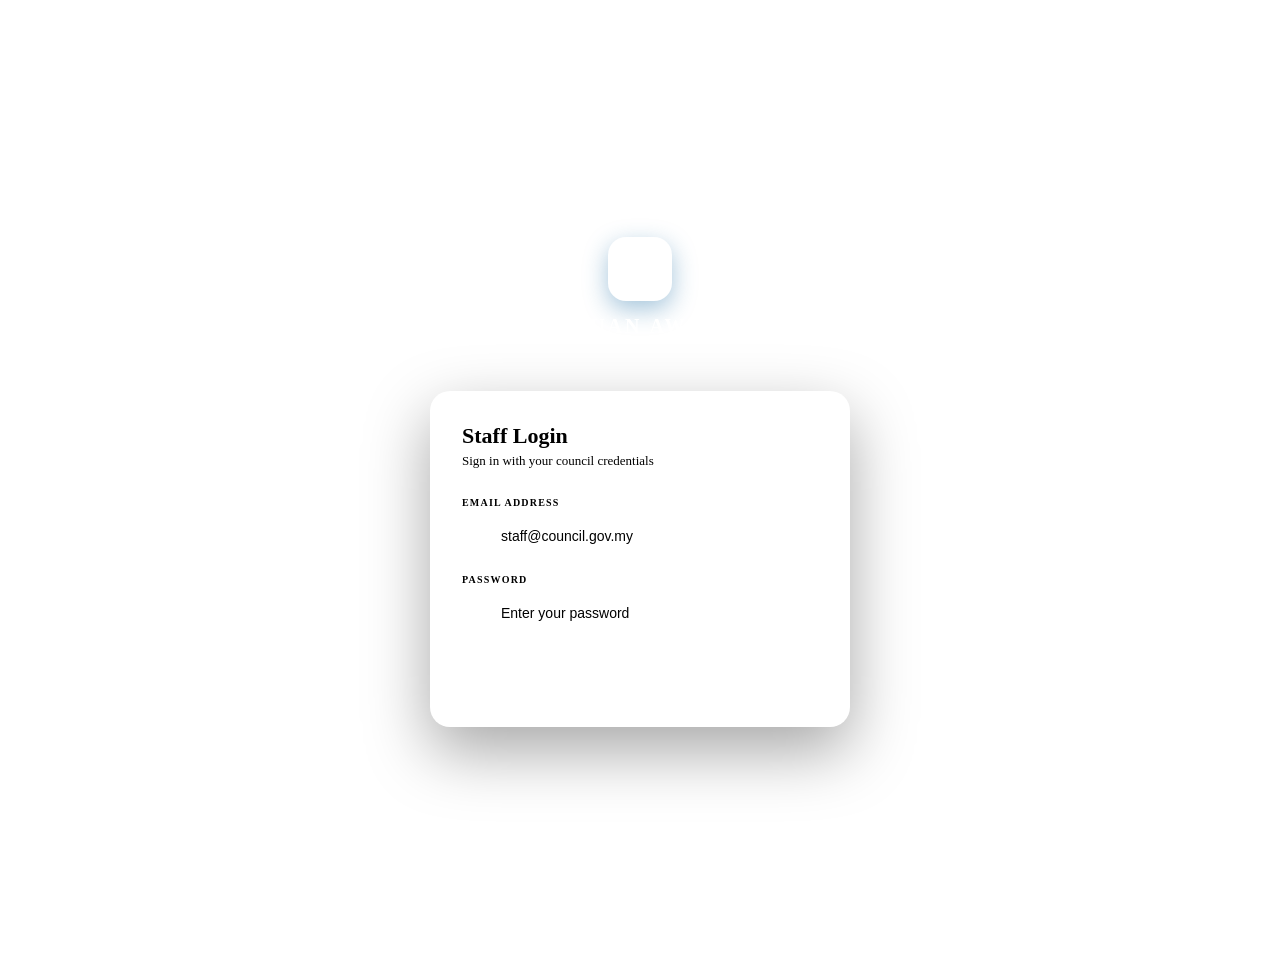
==== templates/login.html @ 7d4194b9 "Create login.html" ====
<!DOCTYPE html>
<html lang="en">
<head>
  <meta charset="UTF-8">
  <meta name="viewport" content="width=device-width, initial-scale=1.0">
  <title>Staff Login — Aduan Awam</title>
  <link rel="stylesheet" href="/static/css/base.css">
  <style>
    body {
      background: var(--primary);
      display: flex; align-items: center; justify-content: center;
      min-height: 100vh; padding: 24px;
    }

    .login-wrap { width: 100%; max-width: 420px; }

    .login-logo {
      text-align: center; margin-bottom: 36px;
    }

    .login-logo-icon {
      width: 64px; height: 64px;
      background: var(--accent); border-radius: 18px;
      display: inline-flex; align-items: center; justify-content: center;
      margin-bottom: 14px;
      box-shadow: 0 8px 24px rgba(29,111,164,0.4);
    }

    .login-logo-icon svg {
      width: 30px; height: 30px;
      stroke: white; fill: none;
      stroke-width: 2; stroke-linecap: round; stroke-linejoin: round;
    }

    .login-app-name {
      font-size: 20px; font-weight: 800;
      color: white; letter-spacing: 3px;
      display: block;
    }

    .login-tagline {
      font-size: 11px; color: rgba(255,255,255,0.4);
      margin-top: 5px; letter-spacing: 0.5px;
      display: block;
    }

    .login-card {
      background: var(--surface);
      border-radius: 20px; padding: 32px;
      box-shadow: 0 24px 64px rgba(0,0,0,0.35);
    }

    .login-title { font-size: 22px; font-weight: 700; color: var(--text1); margin-bottom: 4px; }
    .login-sub   { font-size: 13px; color: var(--text2); margin-bottom: 28px; }

    .field        { margin-bottom: 18px; }
    .field-label  { font-size: 10px; font-weight: 700; color: var(--text2); letter-spacing: 1.2px; text-transform: uppercase; display: block; margin-bottom: 8px; }

    .input-row {
      display: flex; align-items: center; gap: 10px;
      background: var(--bg); border: 1px solid var(--border);
      border-radius: var(--radius-md); padding: 0 12px;
      transition: border-color 0.15s;
    }

    .input-row:focus-within { border-color: var(--accent); }

    .input-row svg {
      width: 17px; height: 17px;
      stroke: var(--text3); fill: none;
      stroke-width: 2; stroke-linecap: round; stroke-linejoin: round;
      flex-shrink: 0;
    }

    .input-row input {
      flex: 1; border: none; background: transparent;
      padding: 12px 0;
      font-family: 'Montserrat', sans-serif;
      font-size: 14px; color: var(--text1); outline: none;
    }

    .input-row input::placeholder { color: var(--text3); }

    .eye-btn {
      background: none; border: none; cursor: pointer; padding: 4px;
      display: flex; align-items: center;
    }

    .eye-btn svg {
      width: 16px; height: 16px;
      stroke: var(--text3); fill: none;
      stroke-width: 2; stroke-linecap: round; stroke-linejoin: round;
    }

    .error-box {
      background: #FEE2E2; border: 1px solid #FECACA;
      color: #991B1B; padding: 11px 14px;
      border-radius: var(--radius-md);
      font-size: 13px; margin-bottom: 18px;
      display: none;
    }

    .error-box.show { display: block; }

    .submit-btn {
      width: 100%; padding: 14px;
      background: var(--primary); color: white;
      border: none; border-radius: var(--radius-md);
      font-family: 'Montserrat', sans-serif;
      font-size: 14px; font-weight: 700;
      cursor: pointer; margin-top: 6px;
      display: flex; align-items: center; justify-content: center; gap: 10px;
      transition: opacity 0.15s;
    }

    .submit-btn:hover    { opacity: 0.9; }
    .submit-btn:disabled { opacity: 0.5; cursor: not-allowed; }

    .submit-btn svg {
      width: 16px; height: 16px;
      stroke: white; fill: none;
      stroke-width: 2; stroke-linecap: round; stroke-linejoin: round;
    }

    .spinner-sm {
      width: 16px; height: 16px;
      border: 2px solid rgba(255,255,255,0.3);
      border-top-color: white;
      border-radius: 50%;
      animation: spin 0.7s linear infinite;
    }
  </style>
</head>
<body>
  <div class="login-wrap">
    <div class="login-logo">
      <div class="login-logo-icon">
        <svg viewBox="0 0 24 24">
          <path d="M12 22s8-4 8-10V5l-8-3-8 3v7c0 6 8 10 8 10z"/>
        </svg>
      </div>
      <span class="login-app-name">ADUAN AWAM</span>
      <span class="login-tagline">Council Staff Portal</span>
    </div>

    <div class="login-card">
      <div class="login-title">Staff Login</div>
      <div class="login-sub">Sign in with your council credentials</div>

      <div class="error-box" id="err"></div>

      <div class="field">
        <label class="field-label">Email Address</label>
        <div class="input-row">
          <svg viewBox="0 0 24 24"><path d="M4 4h16c1.1 0 2 .9 2 2v12c0 1.1-.9 2-2 2H4c-1.1 0-2-.9-2-2V6c0-1.1.9-2 2-2z"/><polyline points="22,6 12,13 2,6"/></svg>
          <input type="email" id="email" placeholder="staff@council.gov.my" autocomplete="email" />
        </div>
      </div>

      <div class="field">
        <label class="field-label">Password</label>
        <div class="input-row">
          <svg viewBox="0 0 24 24"><rect x="3" y="11" width="18" height="11" rx="2" ry="2"/><path d="M7 11V7a5 5 0 0 1 10 0v4"/></svg>
          <input type="password" id="password" placeholder="Enter your password" autocomplete="current-password" />
          <button class="eye-btn" id="eye-btn" type="button">
            <svg viewBox="0 0 24 24" id="eye-icon"><path d="M1 12s4-8 11-8 11 8 11 8-4 8-11 8-11-8-11-8z"/><circle cx="12" cy="12" r="3"/></svg>
          </button>
        </div>
      </div>

      <button class="submit-btn" id="login-btn">
        <span id="btn-label">Sign In</span>
        <svg viewBox="0 0 24 24" id="btn-arrow"><line x1="5" y1="12" x2="19" y2="12"/><polyline points="12 5 19 12 12 19"/></svg>
      </button>
    </div>
  </div>

  <script src="/static/js/app.js"></script>
  <script>
    // Redirect if already logged in
    if (getToken()) window.location.href = '/dashboard';

    // Password toggle
    const pwdInput = document.getElementById('password');
    document.getElementById('eye-btn').addEventListener('click', () => {
      pwdInput.type = pwdInput.type === 'password' ? 'text' : 'password';
    });

    // Login
    document.getElementById('login-btn').addEventListener('click', async () => {
      const email    = document.getElementById('email').value.trim();
      const password = document.getElementById('password').value;
      const err      = document.getElementById('err');
      const btn      = document.getElementById('login-btn');
      const label    = document.getElementById('btn-label');
      const arrow    = document.getElementById('btn-arrow');

      err.classList.remove('show');

      if (!email || !password) {
        err.textContent = 'Email and password are required.';
        err.classList.add('show');
        return;
      }

      btn.disabled = true;
      label.textContent = 'Signing in...';
      arrow.style.display = 'none';

      const data = await api('/api/staff/login', {
        method: 'POST',
        body: JSON.stringify({ email, password }),
      });

      if (!data || data.error) {
        err.textContent = data?.error ?? 'Login failed. Please try again.';
        err.classList.add('show');
        btn.disabled = false;
        label.textContent = 'Sign In';
        arrow.style.display = '';
        return;
      }

      setAuth(data.token, data.staff);
      window.location.href = '/dashboard';
    });

    // Enter key support
    document.addEventListener('keydown', e => {
      if (e.key === 'Enter') document.getElementById('login-btn').click();
    });
  </script>
</body>
</html>
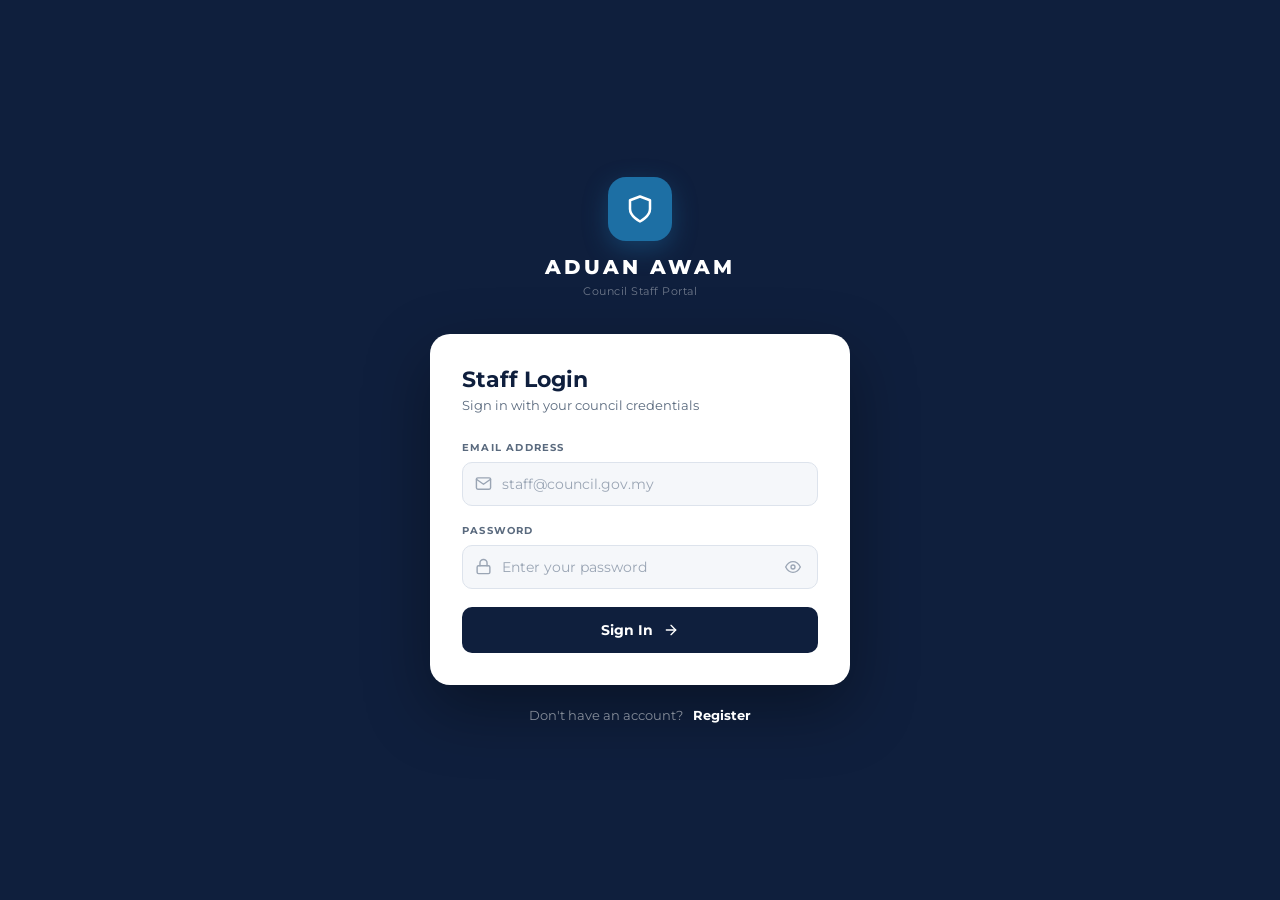
==== commit e01dc947: "Update login.html" ====
--- a/templates/login.html
+++ b/templates/login.html
@@ -173,6 +173,11 @@
         <svg viewBox="0 0 24 24" id="btn-arrow"><line x1="5" y1="12" x2="19" y2="12"/><polyline points="12 5 19 12 12 19"/></svg>
       </button>
     </div>
+
+    <div style="text-align:center;margin-top:20px">
+      <span style="font-size:13px;color:rgba(255,255,255,0.5)">Don't have an account?</span>
+      <a href="/dashboard/register" style="font-size:13px;font-weight:700;color:white;margin-left:6px;text-decoration:none">Register</a>
+    </div>
   </div>
 
   <script src="/static/js/app.js"></script>
--- a/static/css/base.css
+++ b/static/css/base.css
@@ -0,0 +1,588 @@
+@import url('https://fonts.googleapis.com/css2?family=Montserrat:wght@300;400;500;600;700;800&display=swap');
+
+*, *::before, *::after { box-sizing: border-box; margin: 0; padding: 0; }
+
+:root {
+  --primary:      #0F1F3D;
+  --primary-dark: #080F1E;
+  --accent:       #1D6FA4;
+  --accent-light: #EBF4FB;
+  --surface:      #FFFFFF;
+  --bg:           #F5F7FA;
+  --text1:        #0F1F3D;
+  --text2:        #5A6A7E;
+  --text3:        #9AA5B4;
+  --border:       #DDE3EC;
+  --open:         #1D6FA4;
+  --in-progress:  #B45309;
+  --resolved:     #1B6B3A;
+  --closed:       #5A6A7E;
+  --infrastructure: #1D6FA4;
+  --waste:          #6B4F8A;
+  --water:          #1B7A8A;
+  --construction:   #8A5B1B;
+  --facilities:     #1B6B3A;
+  --nuisance:       #8A6B1B;
+  --health:         #9B1C1C;
+  --shadow-sm: 0 1px 4px rgba(15,31,61,0.06);
+  --shadow-md: 0 4px 12px rgba(15,31,61,0.10);
+  --shadow-lg: 0 8px 32px rgba(15,31,61,0.14);
+  --radius-sm: 6px;
+  --radius-md: 10px;
+  --radius-lg: 16px;
+}
+
+body {
+  font-family: 'Montserrat', sans-serif;
+  background: var(--bg);
+  color: var(--text1);
+  min-height: 100vh;
+}
+
+/* ── Sidebar layout ──────────────────────────────────────── */
+.layout { display: flex; min-height: 100vh; }
+
+.sidebar {
+  width: 260px;
+  background: var(--primary);
+  display: flex;
+  flex-direction: column;
+  position: fixed;
+  top: 0; left: 0; bottom: 0;
+  z-index: 100;
+  box-shadow: var(--shadow-lg);
+}
+
+.sidebar-logo {
+  padding: 28px 24px 24px;
+  border-bottom: 1px solid rgba(255,255,255,0.08);
+}
+
+.sidebar-logo-icon {
+  width: 44px; height: 44px;
+  background: var(--accent);
+  border-radius: 12px;
+  display: flex; align-items: center; justify-content: center;
+  margin-bottom: 12px;
+}
+
+.sidebar-logo-icon svg {
+  width: 22px; height: 22px;
+  stroke: white; fill: none;
+  stroke-width: 2; stroke-linecap: round; stroke-linejoin: round;
+}
+
+.sidebar-app-name {
+  font-size: 14px; font-weight: 800;
+  color: white; letter-spacing: 2.5px;
+}
+
+.sidebar-tagline {
+  font-size: 10px; color: rgba(255,255,255,0.4);
+  margin-top: 3px; letter-spacing: 0.5px;
+}
+
+.sidebar-nav {
+  flex: 1;
+  padding: 16px 0;
+  overflow-y: auto;
+}
+
+.nav-section-label {
+  font-size: 9px; font-weight: 700;
+  color: rgba(255,255,255,0.3);
+  letter-spacing: 1.5px; text-transform: uppercase;
+  padding: 12px 24px 6px;
+}
+
+.nav-item {
+  display: flex; align-items: center; gap: 12px;
+  padding: 11px 24px;
+  color: rgba(255,255,255,0.55);
+  text-decoration: none;
+  font-size: 13px; font-weight: 600;
+  border-left: 3px solid transparent;
+  transition: all 0.15s;
+  cursor: pointer;
+}
+
+.nav-item:hover {
+  color: white;
+  background: rgba(255,255,255,0.06);
+}
+
+.nav-item.active {
+  color: white;
+  background: rgba(29,111,164,0.2);
+  border-left-color: var(--accent);
+}
+
+.nav-item svg {
+  width: 18px; height: 18px;
+  stroke: currentColor; fill: none;
+  stroke-width: 2; stroke-linecap: round; stroke-linejoin: round;
+  flex-shrink: 0;
+}
+
+.sidebar-footer {
+  padding: 16px 24px;
+  border-top: 1px solid rgba(255,255,255,0.08);
+}
+
+.staff-info {
+  display: flex; align-items: center; gap: 10px;
+  margin-bottom: 12px;
+}
+
+.staff-avatar {
+  width: 36px; height: 36px; border-radius: 50%;
+  background: var(--accent);
+  display: flex; align-items: center; justify-content: center;
+  font-size: 13px; font-weight: 700; color: white;
+  flex-shrink: 0;
+}
+
+.staff-name {
+  font-size: 12px; font-weight: 700; color: white;
+  white-space: nowrap; overflow: hidden; text-overflow: ellipsis;
+}
+
+.staff-role {
+  font-size: 10px; color: rgba(255,255,255,0.4);
+  text-transform: capitalize;
+}
+
+.logout-btn {
+  width: 100%;
+  padding: 9px;
+  background: rgba(255,255,255,0.06);
+  border: 1px solid rgba(255,255,255,0.1);
+  border-radius: var(--radius-md);
+  color: rgba(255,255,255,0.6);
+  font-family: 'Montserrat', sans-serif;
+  font-size: 12px; font-weight: 600;
+  cursor: pointer;
+  display: flex; align-items: center; justify-content: center; gap: 8px;
+  transition: all 0.15s;
+}
+
+.logout-btn:hover {
+  background: rgba(255,255,255,0.1);
+  color: white;
+}
+
+.logout-btn svg {
+  width: 14px; height: 14px;
+  stroke: currentColor; fill: none;
+  stroke-width: 2; stroke-linecap: round; stroke-linejoin: round;
+}
+
+/* ── Main content ─────────────────────────────────────────── */
+.main {
+  margin-left: 260px;
+  flex: 1;
+  display: flex;
+  flex-direction: column;
+  min-height: 100vh;
+}
+
+.topbar {
+  background: var(--surface);
+  border-bottom: 1px solid var(--border);
+  padding: 0 32px;
+  height: 64px;
+  display: flex; align-items: center; justify-content: space-between;
+  position: sticky; top: 0; z-index: 50;
+  box-shadow: var(--shadow-sm);
+}
+
+.topbar-title { font-size: 11px; font-weight: 700; color: var(--text3); letter-spacing: 1.5px; text-transform: uppercase; }
+.topbar-heading { font-size: 20px; font-weight: 700; color: var(--text1); }
+
+.topbar-right { display: flex; align-items: center; gap: 12px; }
+
+.live-badge {
+  display: flex; align-items: center; gap: 6px;
+  padding: 6px 12px;
+  background: var(--accent-light);
+  border-radius: var(--radius-sm);
+}
+
+.live-dot {
+  width: 7px; height: 7px; border-radius: 50%;
+  background: #E74C3C;
+  animation: pulse 2s infinite;
+}
+
+@keyframes pulse {
+  0%, 100% { opacity: 1; transform: scale(1); }
+  50%       { opacity: 0.5; transform: scale(1.3); }
+}
+
+.live-text { font-size: 11px; font-weight: 700; color: var(--accent); letter-spacing: 1px; }
+
+.page-body { padding: 28px 32px; flex: 1; }
+
+/* ── Cards ───────────────────────────────────────────────── */
+.card {
+  background: var(--surface);
+  border-radius: var(--radius-lg);
+  border: 1px solid var(--border);
+  box-shadow: var(--shadow-sm);
+}
+
+.card-header {
+  padding: 18px 22px;
+  border-bottom: 1px solid var(--border);
+  display: flex; align-items: center; justify-content: space-between;
+}
+
+.card-title { font-size: 13px; font-weight: 700; color: var(--text1); }
+.card-sub   { font-size: 11px; color: var(--text3); margin-top: 2px; }
+
+/* ── Stat cards ──────────────────────────────────────────── */
+.stats-grid {
+  display: grid;
+  grid-template-columns: repeat(4, 1fr);
+  gap: 16px;
+  margin-bottom: 24px;
+}
+
+.stat-card {
+  background: var(--surface);
+  border-radius: var(--radius-lg);
+  border: 1px solid var(--border);
+  padding: 20px 22px;
+  box-shadow: var(--shadow-sm);
+  position: relative;
+  overflow: hidden;
+}
+
+.stat-card::before {
+  content: '';
+  position: absolute;
+  top: 0; left: 0; right: 0;
+  height: 3px;
+}
+
+.stat-card.total::before    { background: var(--primary); }
+.stat-card.open::before     { background: var(--open); }
+.stat-card.progress::before { background: var(--in-progress); }
+.stat-card.resolved::before { background: var(--resolved); }
+
+.stat-label {
+  font-size: 9px; font-weight: 700;
+  color: var(--text3); letter-spacing: 1.2px; text-transform: uppercase;
+  margin-bottom: 10px;
+}
+
+.stat-num {
+  font-size: 32px; font-weight: 800;
+  color: var(--text1); line-height: 1;
+  margin-bottom: 6px;
+}
+
+.stat-card.open     .stat-num { color: var(--open); }
+.stat-card.progress .stat-num { color: var(--in-progress); }
+.stat-card.resolved .stat-num { color: var(--resolved); }
+
+.stat-sub { font-size: 11px; color: var(--text3); }
+
+/* ── Status pills ────────────────────────────────────────── */
+.pill {
+  display: inline-flex; align-items: center; gap: 5px;
+  padding: 3px 10px;
+  border-radius: 999px;
+  font-size: 11px; font-weight: 700;
+}
+
+.pill-dot { width: 6px; height: 6px; border-radius: 50%; }
+
+.pill.open        { background: rgba(29,111,164,0.12);  color: var(--open); }
+.pill.open        .pill-dot { background: var(--open); }
+.pill.in_progress { background: rgba(180,83,9,0.12);    color: var(--in-progress); }
+.pill.in_progress .pill-dot { background: var(--in-progress); }
+.pill.resolved    { background: rgba(27,107,58,0.12);   color: var(--resolved); }
+.pill.resolved    .pill-dot { background: var(--resolved); }
+.pill.closed      { background: rgba(90,106,126,0.12);  color: var(--closed); }
+.pill.closed      .pill-dot { background: var(--closed); }
+
+/* ── Table ───────────────────────────────────────────────── */
+.table-wrap { overflow-x: auto; }
+
+table { width: 100%; border-collapse: collapse; }
+
+th {
+  padding: 11px 16px;
+  font-size: 9px; font-weight: 700;
+  color: var(--text3); letter-spacing: 1.2px; text-transform: uppercase;
+  text-align: left;
+  border-bottom: 1px solid var(--border);
+  background: var(--bg);
+  white-space: nowrap;
+}
+
+td {
+  padding: 13px 16px;
+  font-size: 13px; color: var(--text1);
+  border-bottom: 1px solid var(--border);
+  vertical-align: middle;
+}
+
+tr:last-child td { border-bottom: none; }
+
+tr:hover td { background: var(--bg); }
+
+.td-title { font-weight: 600; max-width: 220px; white-space: nowrap; overflow: hidden; text-overflow: ellipsis; }
+.td-sub   { font-size: 11px; color: var(--text3); margin-top: 2px; }
+.td-date  { font-size: 12px; color: var(--text2); white-space: nowrap; }
+
+/* ── Category dot ────────────────────────────────────────── */
+.cat-dot {
+  width: 8px; height: 8px; border-radius: 50%;
+  display: inline-block; flex-shrink: 0;
+}
+
+/* ── Buttons ─────────────────────────────────────────────── */
+.btn {
+  display: inline-flex; align-items: center; justify-content: center; gap: 8px;
+  padding: 9px 18px;
+  border-radius: var(--radius-md);
+  font-family: 'Montserrat', sans-serif;
+  font-size: 13px; font-weight: 700;
+  cursor: pointer; border: none;
+  transition: opacity 0.15s, transform 0.1s;
+  text-decoration: none;
+}
+
+.btn:hover   { opacity: 0.88; }
+.btn:active  { transform: scale(0.98); }
+.btn:disabled { opacity: 0.45; cursor: not-allowed; }
+
+.btn svg {
+  width: 15px; height: 15px;
+  stroke: currentColor; fill: none;
+  stroke-width: 2; stroke-linecap: round; stroke-linejoin: round;
+}
+
+.btn-primary  { background: var(--primary); color: white; }
+.btn-accent   { background: var(--accent);  color: white; }
+.btn-outline  { background: transparent; border: 1px solid var(--border); color: var(--text2); }
+.btn-sm       { padding: 6px 12px; font-size: 11px; }
+.btn-icon     { padding: 8px; width: 36px; height: 36px; border-radius: var(--radius-md); }
+
+/* ── Form controls ───────────────────────────────────────── */
+.input, select.input {
+  width: 100%;
+  padding: 10px 14px;
+  background: var(--bg);
+  border: 1px solid var(--border);
+  border-radius: var(--radius-md);
+  font-family: 'Montserrat', sans-serif;
+  font-size: 13px; color: var(--text1);
+  outline: none;
+  transition: border-color 0.15s;
+  appearance: none;
+}
+
+.input:focus, select.input:focus { border-color: var(--accent); }
+.input::placeholder { color: var(--text3); }
+
+/* ── Filter bar ──────────────────────────────────────────── */
+.filter-bar {
+  display: flex; align-items: center; gap: 10px;
+  padding: 14px 20px;
+  background: var(--bg);
+  border-bottom: 1px solid var(--border);
+  flex-wrap: wrap;
+}
+
+.search-wrap {
+  display: flex; align-items: center; gap: 8px;
+  background: var(--surface);
+  border: 1px solid var(--border);
+  border-radius: var(--radius-md);
+  padding: 0 12px;
+  flex: 1; min-width: 200px;
+}
+
+.search-wrap svg {
+  width: 15px; height: 15px;
+  stroke: var(--text3); fill: none;
+  stroke-width: 2; stroke-linecap: round; stroke-linejoin: round;
+  flex-shrink: 0;
+}
+
+.search-wrap input {
+  flex: 1; border: none; background: transparent;
+  padding: 9px 0;
+  font-family: 'Montserrat', sans-serif;
+  font-size: 13px; color: var(--text1);
+  outline: none;
+}
+
+.search-wrap input::placeholder { color: var(--text3); }
+
+/* ── Pagination ──────────────────────────────────────────── */
+.pagination {
+  display: flex; align-items: center; justify-content: space-between;
+  padding: 14px 20px;
+  border-top: 1px solid var(--border);
+  font-size: 12px; color: var(--text2);
+}
+
+.page-btns { display: flex; gap: 6px; }
+
+.page-btn {
+  width: 32px; height: 32px;
+  border-radius: var(--radius-sm);
+  border: 1px solid var(--border);
+  background: var(--surface);
+  font-family: 'Montserrat', sans-serif;
+  font-size: 12px; font-weight: 600;
+  color: var(--text2);
+  cursor: pointer;
+  display: flex; align-items: center; justify-content: center;
+  transition: all 0.15s;
+}
+
+.page-btn:hover   { border-color: var(--accent); color: var(--accent); }
+.page-btn.active  { background: var(--primary); border-color: var(--primary); color: white; }
+.page-btn:disabled { opacity: 0.4; cursor: not-allowed; }
+
+.page-btn svg {
+  width: 14px; height: 14px;
+  stroke: currentColor; fill: none;
+  stroke-width: 2; stroke-linecap: round; stroke-linejoin: round;
+}
+
+/* ── Loading ─────────────────────────────────────────────── */
+.loading {
+  display: flex; align-items: center; justify-content: center;
+  padding: 60px; gap: 12px;
+  color: var(--text3); font-size: 13px;
+}
+
+.spinner {
+  width: 20px; height: 20px;
+  border: 2px solid var(--border);
+  border-top-color: var(--accent);
+  border-radius: 50%;
+  animation: spin 0.7s linear infinite;
+}
+
+@keyframes spin { to { transform: rotate(360deg); } }
+
+/* ── Empty state ─────────────────────────────────────────── */
+.empty {
+  text-align: center; padding: 60px 20px;
+  color: var(--text3);
+}
+
+.empty-icon {
+  width: 56px; height: 56px;
+  border-radius: 50%; background: var(--border);
+  display: flex; align-items: center; justify-content: center;
+  margin: 0 auto 14px;
+}
+
+.empty-icon svg {
+  width: 24px; height: 24px;
+  stroke: var(--text3); fill: none;
+  stroke-width: 2; stroke-linecap: round; stroke-linejoin: round;
+}
+
+.empty-title { font-size: 15px; font-weight: 700; color: var(--text2); }
+.empty-sub   { font-size: 12px; margin-top: 4px; }
+
+/* ── Toast ───────────────────────────────────────────────── */
+.toast {
+  position: fixed; bottom: 24px; right: 24px;
+  background: var(--primary); color: white;
+  padding: 12px 18px;
+  border-radius: var(--radius-md);
+  font-size: 13px; font-weight: 600;
+  box-shadow: var(--shadow-lg);
+  transform: translateY(80px); opacity: 0;
+  transition: all 0.3s cubic-bezier(0.34, 1.56, 0.64, 1);
+  z-index: 9999;
+  display: flex; align-items: center; gap: 8px;
+}
+
+.toast.show { transform: translateY(0); opacity: 1; }
+.toast svg {
+  width: 16px; height: 16px;
+  stroke: currentColor; fill: none;
+  stroke-width: 2; stroke-linecap: round; stroke-linejoin: round;
+}
+
+/* ── Modal ───────────────────────────────────────────────── */
+.modal-overlay {
+  position: fixed; inset: 0;
+  background: rgba(0,0,0,0.45);
+  display: flex; align-items: center; justify-content: center;
+  z-index: 200; padding: 20px;
+  opacity: 0; pointer-events: none;
+  transition: opacity 0.2s;
+}
+
+.modal-overlay.open { opacity: 1; pointer-events: all; }
+
+.modal {
+  background: var(--surface);
+  border-radius: var(--radius-lg);
+  width: 100%; max-width: 520px;
+  max-height: 90vh; overflow-y: auto;
+  box-shadow: var(--shadow-lg);
+  transform: scale(0.95); opacity: 0;
+  transition: all 0.2s cubic-bezier(0.34, 1.56, 0.64, 1);
+}
+
+.modal-overlay.open .modal { transform: scale(1); opacity: 1; }
+
+.modal-header {
+  padding: 20px 24px;
+  border-bottom: 1px solid var(--border);
+  display: flex; align-items: center; justify-content: space-between;
+}
+
+.modal-title { font-size: 16px; font-weight: 700; color: var(--text1); }
+
+.modal-close {
+  width: 32px; height: 32px;
+  border-radius: var(--radius-sm);
+  border: 1px solid var(--border);
+  background: transparent;
+  display: flex; align-items: center; justify-content: center;
+  cursor: pointer; transition: all 0.15s;
+}
+
+.modal-close:hover { background: var(--bg); }
+
+.modal-close svg {
+  width: 16px; height: 16px;
+  stroke: var(--text2); fill: none;
+  stroke-width: 2; stroke-linecap: round; stroke-linejoin: round;
+}
+
+.modal-body    { padding: 24px; }
+.modal-footer  { padding: 16px 24px; border-top: 1px solid var(--border); display: flex; gap: 10px; justify-content: flex-end; }
+
+/* ── Scrollbar ───────────────────────────────────────────── */
+::-webkit-scrollbar { width: 6px; height: 6px; }
+::-webkit-scrollbar-track { background: transparent; }
+::-webkit-scrollbar-thumb { background: var(--border); border-radius: 3px; }
+::-webkit-scrollbar-thumb:hover { background: var(--text3); }
+
+/* ── Responsive ──────────────────────────────────────────── */
+@media (max-width: 1024px) {
+  .stats-grid { grid-template-columns: repeat(2, 1fr); }
+}
+
+@media (max-width: 768px) {
+  .sidebar { transform: translateX(-100%); transition: transform 0.3s; }
+  .sidebar.open { transform: translateX(0); }
+  .main { margin-left: 0; }
+  .stats-grid { grid-template-columns: 1fr 1fr; }
+  .page-body { padding: 20px 16px; }
+}
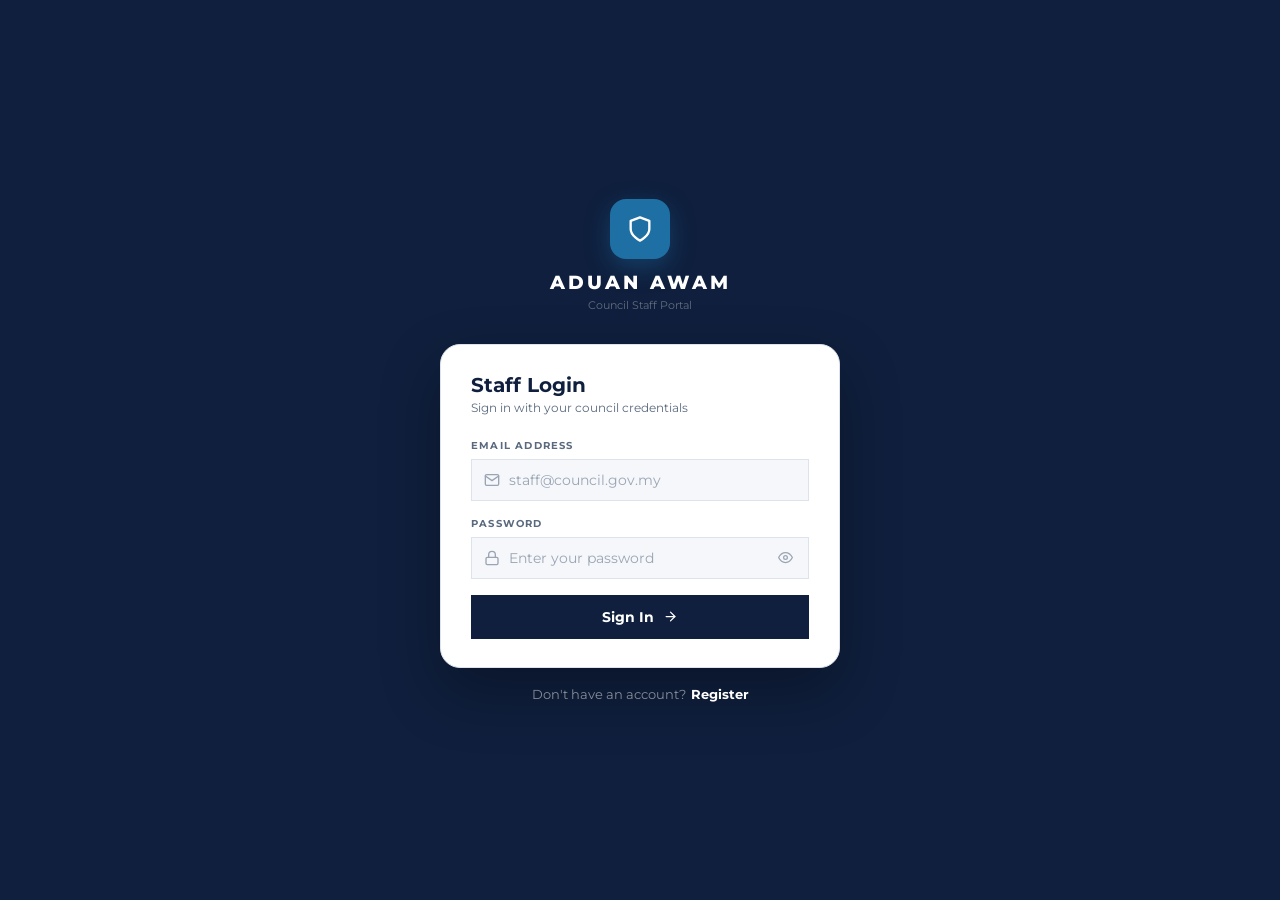
==== commit 6ca8df79: "Update login.html" ====
--- a/templates/login.html
+++ b/templates/login.html
@@ -2,238 +2,97 @@
 <html lang="en">
 <head>
   <meta charset="UTF-8">
-  <meta name="viewport" content="width=device-width, initial-scale=1.0">
-  <title>Staff Login — Aduan Awam</title>
+  <meta name="viewport" content="width=device-width,initial-scale=1">
+  <title>Login — Aduan Awam</title>
   <link rel="stylesheet" href="/static/css/base.css">
   <style>
-    body {
-      background: var(--primary);
-      display: flex; align-items: center; justify-content: center;
-      min-height: 100vh; padding: 24px;
-    }
-
-    .login-wrap { width: 100%; max-width: 420px; }
-
-    .login-logo {
-      text-align: center; margin-bottom: 36px;
-    }
-
-    .login-logo-icon {
-      width: 64px; height: 64px;
-      background: var(--accent); border-radius: 18px;
-      display: inline-flex; align-items: center; justify-content: center;
-      margin-bottom: 14px;
-      box-shadow: 0 8px 24px rgba(29,111,164,0.4);
-    }
-
-    .login-logo-icon svg {
-      width: 30px; height: 30px;
-      stroke: white; fill: none;
-      stroke-width: 2; stroke-linecap: round; stroke-linejoin: round;
-    }
-
-    .login-app-name {
-      font-size: 20px; font-weight: 800;
-      color: white; letter-spacing: 3px;
-      display: block;
-    }
-
-    .login-tagline {
-      font-size: 11px; color: rgba(255,255,255,0.4);
-      margin-top: 5px; letter-spacing: 0.5px;
-      display: block;
-    }
-
-    .login-card {
-      background: var(--surface);
-      border-radius: 20px; padding: 32px;
-      box-shadow: 0 24px 64px rgba(0,0,0,0.35);
-    }
-
-    .login-title { font-size: 22px; font-weight: 700; color: var(--text1); margin-bottom: 4px; }
-    .login-sub   { font-size: 13px; color: var(--text2); margin-bottom: 28px; }
-
-    .field        { margin-bottom: 18px; }
-    .field-label  { font-size: 10px; font-weight: 700; color: var(--text2); letter-spacing: 1.2px; text-transform: uppercase; display: block; margin-bottom: 8px; }
-
-    .input-row {
-      display: flex; align-items: center; gap: 10px;
-      background: var(--bg); border: 1px solid var(--border);
-      border-radius: var(--radius-md); padding: 0 12px;
-      transition: border-color 0.15s;
-    }
-
-    .input-row:focus-within { border-color: var(--accent); }
-
-    .input-row svg {
-      width: 17px; height: 17px;
-      stroke: var(--text3); fill: none;
-      stroke-width: 2; stroke-linecap: round; stroke-linejoin: round;
-      flex-shrink: 0;
-    }
-
-    .input-row input {
-      flex: 1; border: none; background: transparent;
-      padding: 12px 0;
-      font-family: 'Montserrat', sans-serif;
-      font-size: 14px; color: var(--text1); outline: none;
-    }
-
-    .input-row input::placeholder { color: var(--text3); }
-
-    .eye-btn {
-      background: none; border: none; cursor: pointer; padding: 4px;
-      display: flex; align-items: center;
-    }
-
-    .eye-btn svg {
-      width: 16px; height: 16px;
-      stroke: var(--text3); fill: none;
-      stroke-width: 2; stroke-linecap: round; stroke-linejoin: round;
-    }
-
-    .error-box {
-      background: #FEE2E2; border: 1px solid #FECACA;
-      color: #991B1B; padding: 11px 14px;
-      border-radius: var(--radius-md);
-      font-size: 13px; margin-bottom: 18px;
-      display: none;
-    }
-
-    .error-box.show { display: block; }
-
-    .submit-btn {
-      width: 100%; padding: 14px;
-      background: var(--primary); color: white;
-      border: none; border-radius: var(--radius-md);
-      font-family: 'Montserrat', sans-serif;
-      font-size: 14px; font-weight: 700;
-      cursor: pointer; margin-top: 6px;
-      display: flex; align-items: center; justify-content: center; gap: 10px;
-      transition: opacity 0.15s;
-    }
-
-    .submit-btn:hover    { opacity: 0.9; }
-    .submit-btn:disabled { opacity: 0.5; cursor: not-allowed; }
-
-    .submit-btn svg {
-      width: 16px; height: 16px;
-      stroke: white; fill: none;
-      stroke-width: 2; stroke-linecap: round; stroke-linejoin: round;
-    }
-
-    .spinner-sm {
-      width: 16px; height: 16px;
-      border: 2px solid rgba(255,255,255,0.3);
-      border-top-color: white;
-      border-radius: 50%;
-      animation: spin 0.7s linear infinite;
-    }
+    body{background:var(--primary);display:flex;align-items:center;justify-content:center;min-height:100vh;padding:24px}
+    .wrap{width:100%;max-width:400px}
+    .logo{text-align:center;margin-bottom:32px}
+    .logo-icon{width:60px;height:60px;background:var(--accent);border-radius:16px;display:inline-flex;align-items:center;justify-content:center;margin-bottom:12px;box-shadow:0 8px 24px rgba(29,111,164,.4)}
+    .logo-icon svg{width:28px;height:28px;stroke:#fff;fill:none;stroke-width:2;stroke-linecap:round;stroke-linejoin:round}
+    .app-name{font-size:19px;font-weight:800;color:#fff;letter-spacing:3px;display:block}
+    .app-tag{font-size:11px;color:rgba(255,255,255,.35);margin-top:4px;display:block}
+    .card{background:var(--surface);border-radius:20px;padding:28px 30px;box-shadow:0 24px 60px rgba(0,0,0,.3)}
+    .card-title{font-size:20px;font-weight:700;color:var(--text1);margin-bottom:3px}
+    .card-sub{font-size:12px;color:var(--text2);margin-bottom:24px}
+    .field{margin-bottom:16px}
+    .fl{display:block;font-size:10px;font-weight:700;color:var(--text2);letter-spacing:1.2px;text-transform:uppercase;margin-bottom:7px}
+    .ir{display:flex;align-items:center;gap:9px;background:var(--bg);border:1px solid var(--border);border-radius:var(--r-md);padding:0 12px;transition:border-color .15s}
+    .ir:focus-within{border-color:var(--accent)}
+    .ir svg{width:16px;height:16px;stroke:var(--text3);fill:none;stroke-width:2;stroke-linecap:round;stroke-linejoin:round;flex-shrink:0}
+    .ir input{flex:1;border:none;background:transparent;padding:11px 0;font-family:'Montserrat',sans-serif;font-size:14px;color:var(--text1);outline:none}
+    .ir input::placeholder{color:var(--text3)}
+    .eye{background:none;border:none;cursor:pointer;padding:3px;display:flex;align-items:center}
+    .eye svg{width:15px;height:15px;stroke:var(--text3);fill:none;stroke-width:2;stroke-linecap:round;stroke-linejoin:round}
+    .err{background:#FEE2E2;border:1px solid #FECACA;color:#991B1B;padding:10px 13px;border-radius:var(--r-md);font-size:12px;margin-bottom:14px;display:none}
+    .err.show{display:block}
+    .sub-btn{width:100%;padding:13px;background:var(--primary);color:#fff;border:none;border-radius:var(--r-md);font-family:'Montserrat',sans-serif;font-size:14px;font-weight:700;cursor:pointer;margin-top:6px;display:flex;align-items:center;justify-content:center;gap:9px;transition:opacity .15s}
+    .sub-btn:hover{opacity:.9}
+    .sub-btn:disabled{opacity:.5;cursor:not-allowed}
+    .sub-btn svg{width:15px;height:15px;stroke:#fff;fill:none;stroke-width:2;stroke-linecap:round;stroke-linejoin:round}
+    .footer-link{text-align:center;margin-top:18px;font-size:13px;color:rgba(255,255,255,.5)}
+    .footer-link a{color:#fff;font-weight:700;text-decoration:none;margin-left:5px}
   </style>
 </head>
 <body>
-  <div class="login-wrap">
-    <div class="login-logo">
-      <div class="login-logo-icon">
-        <svg viewBox="0 0 24 24">
-          <path d="M12 22s8-4 8-10V5l-8-3-8 3v7c0 6 8 10 8 10z"/>
-        </svg>
+<div class="wrap">
+  <div class="logo">
+    <div class="logo-icon"><svg viewBox="0 0 24 24"><path d="M12 22s8-4 8-10V5l-8-3-8 3v7c0 6 8 10 8 10z"/></svg></div>
+    <span class="app-name">ADUAN AWAM</span>
+    <span class="app-tag">Council Staff Portal</span>
+  </div>
+  <div class="card">
+    <div class="card-title">Staff Login</div>
+    <div class="card-sub">Sign in with your council credentials</div>
+    <div class="err" id="err"></div>
+    <div class="field">
+      <label class="fl">Email Address</label>
+      <div class="ir">
+        <svg viewBox="0 0 24 24"><path d="M4 4h16c1.1 0 2 .9 2 2v12c0 1.1-.9 2-2 2H4c-1.1 0-2-.9-2-2V6c0-1.1.9-2 2-2z"/><polyline points="22,6 12,13 2,6"/></svg>
+        <input type="email" id="email" placeholder="staff@council.gov.my" autocomplete="email"/>
       </div>
-      <span class="login-app-name">ADUAN AWAM</span>
-      <span class="login-tagline">Council Staff Portal</span>
     </div>
-
-    <div class="login-card">
-      <div class="login-title">Staff Login</div>
-      <div class="login-sub">Sign in with your council credentials</div>
-
-      <div class="error-box" id="err"></div>
-
-      <div class="field">
-        <label class="field-label">Email Address</label>
-        <div class="input-row">
-          <svg viewBox="0 0 24 24"><path d="M4 4h16c1.1 0 2 .9 2 2v12c0 1.1-.9 2-2 2H4c-1.1 0-2-.9-2-2V6c0-1.1.9-2 2-2z"/><polyline points="22,6 12,13 2,6"/></svg>
-          <input type="email" id="email" placeholder="staff@council.gov.my" autocomplete="email" />
-        </div>
+    <div class="field">
+      <label class="fl">Password</label>
+      <div class="ir">
+        <svg viewBox="0 0 24 24"><rect x="3" y="11" width="18" height="11" rx="2"/><path d="M7 11V7a5 5 0 0 1 10 0v4"/></svg>
+        <input type="password" id="password" placeholder="Enter your password" autocomplete="current-password"/>
+        <button class="eye" id="eye"><svg viewBox="0 0 24 24"><path d="M1 12s4-8 11-8 11 8 11 8-4 8-11 8-11-8-11-8z"/><circle cx="12" cy="12" r="3"/></svg></button>
       </div>
-
-      <div class="field">
-        <label class="field-label">Password</label>
-        <div class="input-row">
-          <svg viewBox="0 0 24 24"><rect x="3" y="11" width="18" height="11" rx="2" ry="2"/><path d="M7 11V7a5 5 0 0 1 10 0v4"/></svg>
-          <input type="password" id="password" placeholder="Enter your password" autocomplete="current-password" />
-          <button class="eye-btn" id="eye-btn" type="button">
-            <svg viewBox="0 0 24 24" id="eye-icon"><path d="M1 12s4-8 11-8 11 8 11 8-4 8-11 8-11-8-11-8z"/><circle cx="12" cy="12" r="3"/></svg>
-          </button>
-        </div>
-      </div>
-
-      <button class="submit-btn" id="login-btn">
-        <span id="btn-label">Sign In</span>
-        <svg viewBox="0 0 24 24" id="btn-arrow"><line x1="5" y1="12" x2="19" y2="12"/><polyline points="12 5 19 12 12 19"/></svg>
-      </button>
     </div>
-
-    <div style="text-align:center;margin-top:20px">
-      <span style="font-size:13px;color:rgba(255,255,255,0.5)">Don't have an account?</span>
-      <a href="/dashboard/register" style="font-size:13px;font-weight:700;color:white;margin-left:6px;text-decoration:none">Register</a>
-    </div>
+    <button class="sub-btn" id="login-btn">
+      <span id="lbl">Sign In</span>
+      <svg viewBox="0 0 24 24" id="arr"><line x1="5" y1="12" x2="19" y2="12"/><polyline points="12 5 19 12 12 19"/></svg>
+    </button>
   </div>
-
-  <script src="/static/js/app.js"></script>
-  <script>
-    // Redirect if already logged in
-    if (getToken()) window.location.href = '/dashboard';
-
-    // Password toggle
-    const pwdInput = document.getElementById('password');
-    document.getElementById('eye-btn').addEventListener('click', () => {
-      pwdInput.type = pwdInput.type === 'password' ? 'text' : 'password';
-    });
-
-    // Login
-    document.getElementById('login-btn').addEventListener('click', async () => {
-      const email    = document.getElementById('email').value.trim();
-      const password = document.getElementById('password').value;
-      const err      = document.getElementById('err');
-      const btn      = document.getElementById('login-btn');
-      const label    = document.getElementById('btn-label');
-      const arrow    = document.getElementById('btn-arrow');
-
-      err.classList.remove('show');
-
-      if (!email || !password) {
-        err.textContent = 'Email and password are required.';
-        err.classList.add('show');
-        return;
-      }
-
-      btn.disabled = true;
-      label.textContent = 'Signing in...';
-      arrow.style.display = 'none';
-
-      const data = await api('/api/staff/login', {
-        method: 'POST',
-        body: JSON.stringify({ email, password }),
-      });
-
-      if (!data || data.error) {
-        err.textContent = data?.error ?? 'Login failed. Please try again.';
-        err.classList.add('show');
-        btn.disabled = false;
-        label.textContent = 'Sign In';
-        arrow.style.display = '';
-        return;
-      }
-
-      setAuth(data.token, data.staff);
-      window.location.href = '/dashboard';
-    });
-
-    // Enter key support
-    document.addEventListener('keydown', e => {
-      if (e.key === 'Enter') document.getElementById('login-btn').click();
-    });
-  </script>
+  <div class="footer-link">Don't have an account?<a href="/dashboard/register">Register</a></div>
+</div>
+<script src="/static/js/app.js"></script>
+<script>
+  if (getToken()) window.location.href = '/dashboard';
+  document.getElementById('eye').onclick = () => {
+    const i = document.getElementById('password');
+    i.type = i.type === 'password' ? 'text' : 'password';
+  };
+  document.getElementById('login-btn').onclick = async () => {
+    const email    = document.getElementById('email').value.trim();
+    const password = document.getElementById('password').value;
+    const err      = document.getElementById('err');
+    const btn      = document.getElementById('login-btn');
+    err.classList.remove('show');
+    if (!email || !password) { err.textContent='Email and password are required.'; err.classList.add('show'); return; }
+    btn.disabled=true; document.getElementById('lbl').textContent='Signing in...'; document.getElementById('arr').style.display='none';
+    const r = await apiFetch('/api/staff/login',{method:'POST',body:JSON.stringify({email,password})});
+    if (!r.ok || r.data?.error) {
+      err.textContent = r.data?.error ?? 'Login failed.'; err.classList.add('show');
+      btn.disabled=false; document.getElementById('lbl').textContent='Sign In'; document.getElementById('arr').style.display='';
+      return;
+    }
+    setAuth(r.data.token, r.data.staff);
+    window.location.href='/dashboard';
+  };
+  document.addEventListener('keydown', e => { if (e.key==='Enter') document.getElementById('login-btn').click(); });
+</script>
 </body>
 </html>
